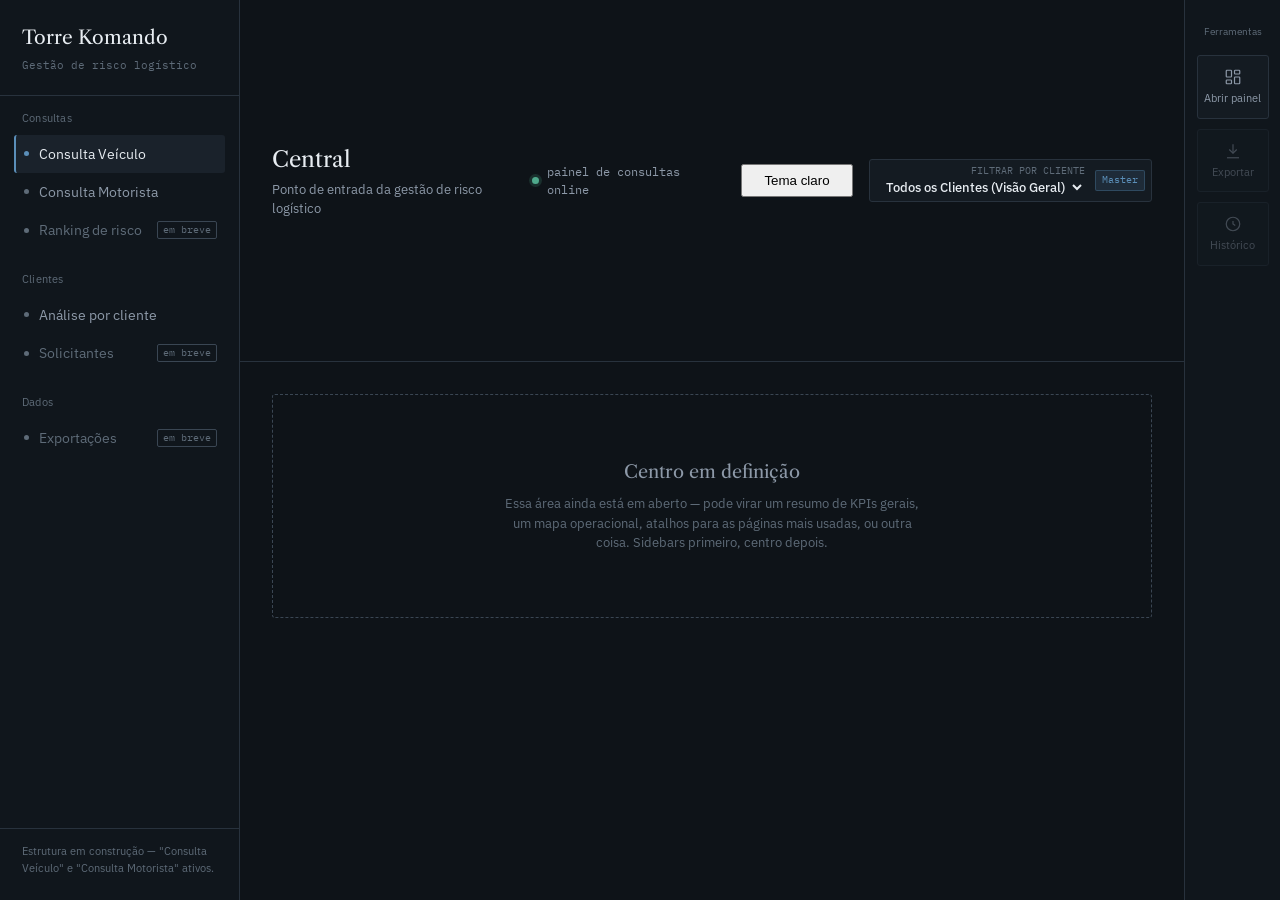
==== index.html @ 73668d57 "Atualiza dashboards e adiciona temas" ====
<!DOCTYPE html>
<html lang="pt-BR">
<head>
<meta charset="UTF-8">
<meta name="viewport" content="width=device-width, initial-scale=1.0">
<title>Torre Komando · Central</title>
<link rel="preconnect" href="https://fonts.googleapis.com">
<link rel="preconnect" href="https://fonts.gstatic.com" crossorigin>
<link href="https://fonts.googleapis.com/css2?family=Libre+Caslon+Text:ital,wght@0,400;0,700;1,400&family=IBM+Plex+Sans:wght@400;500;600&family=IBM+Plex+Mono:wght@400;500;600&display=swap" rel="stylesheet">
<style>
  :root{
    --bg:#0E1318;
    --panel:#141B22;
    --panel-alt:#1A222B;
    --sidebar:#10161C;
    --line:#28323D;
    --line-strong:#3A4653;
    --text:#E7ECF1;
    --text-muted:#8D99A8;
    --text-dim:#5E6B78;
    --accent:#5B8FB9;
    --apto:#4FA98C;
    --vencida:#D9A441;
    --critical:#C1473B;
    --radius:3px;
    --sidebar-w:240px;
    --toolsbar-w:96px;
  }
  html[data-theme="light"]{
    --bg:#F4F1EA;
    --panel:#FFFDF8;
    --panel-alt:#EAE5DB;
    --sidebar:#E5DED1;
    --line:#D2C8B9;
    --line-strong:#B5A895;
    --text:#20262B;
    --text-muted:#59636A;
    --text-dim:#7A746A;
    --accent:#2F6F8F;
    --apto:#247A65;
    --vencida:#A86D12;
    --critical:#A63D35;
  }
  *{box-sizing:border-box;}
  html,body{margin:0;padding:0;height:100%;}
  body{
    background:var(--bg);
    color:var(--text);
    font-family:'IBM Plex Sans', sans-serif;
    font-size:14px;
    line-height:1.5;
    -webkit-font-smoothing:antialiased;
  }
  h1,h2,h3{ font-family:'Libre Caslon Text', serif; font-weight:400; margin:0; }
  .mono{font-family:'IBM Plex Mono', monospace;}
  a{color:inherit; text-decoration:none;}
  .theme-toggle{min-width:112px; padding:7px 10px;}

  /* ---------- Shell: 3 colunas ---------- */
  .app-shell{
    display:grid;
    grid-template-columns:var(--sidebar-w) 1fr var(--toolsbar-w);
    min-height:100vh;
  }

  /* ---------- Sidebar esquerda: navegação ---------- */
  .nav-sidebar{
    grid-row:1 / 3;
    background:var(--sidebar);
    border-right:1px solid var(--line);
    padding:24px 0 24px;
    display:flex;
    flex-direction:column;
  }
  .brand{
    padding:0 22px 22px;
    margin-bottom:14px;
    border-bottom:1px solid var(--line);
  }
  .brand .mark{
    font-family:'Libre Caslon Text', serif;
    font-size:19px;
    color:var(--text);
  }
  .brand .sub{
    margin-top:4px;
    font-size:11px;
    color:var(--text-dim);
    font-family:'IBM Plex Mono', monospace;
  }
  .nav-group{ padding:0 14px; margin-bottom:22px; }
  .nav-group-label{
    font-size:11px;
    color:var(--text-dim);
    padding:0 8px 8px;
    letter-spacing:.2px;
  }
  .nav-item{
    display:flex;
    align-items:center;
    gap:10px;
    padding:9px 8px;
    border-radius:var(--radius);
    font-size:13.5px;
    color:var(--text-muted);
    cursor:pointer;
    border-left:2px solid transparent;
  }
  .nav-item .dot{
    width:5px; height:5px; border-radius:50%;
    background:var(--text-dim);
    flex-shrink:0;
  }
  .nav-item.active{
    background:var(--panel-alt);
    color:var(--text);
    border-left:2px solid var(--accent);
  }
  .nav-item.active .dot{ background:var(--accent); }
  .nav-item:hover:not(.disabled){ background:var(--panel-alt); color:var(--text); }
  .nav-item.disabled{
    color:var(--text-dim);
    cursor:default;
  }
  .nav-item.disabled .tag-soon{
    margin-left:auto;
    font-family:'IBM Plex Mono', monospace;
    font-size:9.5px;
    color:var(--text-dim);
    border:1px solid var(--line-strong);
    border-radius:2px;
    padding:1px 5px;
  }
  .nav-footer{
    margin-top:auto;
    padding:14px 22px 0;
    border-top:1px solid var(--line);
    font-size:11px;
    color:var(--text-dim);
  }

  /* ---------- Topbar & Área do Cliente ---------- */
  .topbar{
    grid-column:2 / 3;
    display:flex;
    justify-content:space-between;
    align-items:center;
    padding:18px 32px;
    border-bottom:1px solid var(--line);
  }
  .topbar .context h1{ font-size:22px; }
  .topbar .context p{ margin:4px 0 0; font-size:12.5px; color:var(--text-muted); }
  
  .topbar-right{
    display:flex;
    align-items:center;
    gap:16px;
  }
  .topbar .status{
    display:flex;
    align-items:center;
    gap:8px;
    font-size:12px;
    color:var(--text-muted);
    font-family:'IBM Plex Mono', monospace;
  }
  .status .led{
    width:7px; height:7px; border-radius:50%;
    background:var(--apto);
    box-shadow:0 0 0 3px rgba(79,169,140,0.18);
  }

  /* Dropdown e Card da Área do Cliente */
  .client-area{
    display:flex;
    align-items:center;
    gap:10px;
    background:var(--panel);
    border:1px solid var(--line);
    padding:4px 6px 4px 12px;
    border-radius:var(--radius);
  }
  .client-info{
    display:flex;
    flex-direction:column;
    align-items:flex-end;
  }
  .client-label{
    font-size:9.5px;
    font-family:'IBM Plex Mono', monospace;
    color:var(--text-dim);
    text-transform:uppercase;
  }
  .client-select{
    background:transparent;
    border:none;
    color:var(--text);
    font-family:'IBM Plex Sans', sans-serif;
    font-size:13px;
    font-weight:500;
    cursor:pointer;
    outline:none;
    padding-right:4px;
  }
  .client-select option{
    background:var(--panel-alt);
    color:var(--text);
  }
  .client-badge{
    font-size:9.5px;
    font-family:'IBM Plex Mono', monospace;
    background:rgba(91,143,185,0.15);
    color:var(--accent);
    border:1px solid rgba(91,143,185,0.3);
    padding:2px 6px;
    border-radius:2px;
  }

  /* ---------- Centro (em definição) ---------- */
  .center{
    grid-column:2 / 3;
    padding:32px;
  }
  .center-placeholder{
    border:1px dashed var(--line-strong);
    border-radius:var(--radius);
    padding:64px 32px;
    text-align:center;
    color:var(--text-dim);
  }
  .center-placeholder h2{
    font-size:18px;
    color:var(--text-muted);
    margin-bottom:8px;
  }
  .center-placeholder p{
    font-size:13px;
    max-width:420px;
    margin:0 auto;
  }

  /* ---------- Sidebar direita: ferramentas ---------- */
  .tools-sidebar{
    grid-column:3 / 4;
    grid-row:1 / 3;
    background:var(--sidebar);
    border-left:1px solid var(--line);
    padding:24px 12px;
    display:flex;
    flex-direction:column;
    align-items:center;
    gap:10px;
  }
  .tools-label{
    font-size:10px;
    color:var(--text-dim);
    margin-bottom:6px;
    text-align:center;
  }
  .tool-btn{
    width:72px;
    display:flex;
    flex-direction:column;
    align-items:center;
    gap:6px;
    padding:12px 6px;
    border-radius:var(--radius);
    border:1px solid var(--line);
    background:var(--panel);
    color:var(--text-muted);
    font-size:10.5px;
    text-align:center;
    cursor:pointer;
    line-height:1.3;
  }
  .tool-btn svg{ width:18px; height:18px; stroke:var(--text-muted); }
  .tool-btn:hover{ border-color:var(--accent); color:var(--text); }
  .tool-btn:hover svg{ stroke:var(--accent); }
  .tool-btn.disabled{ opacity:.4; cursor:default; }
  .tool-btn.disabled:hover{ border-color:var(--line); color:var(--text-muted); }
  .tool-btn.disabled:hover svg{ stroke:var(--text-muted); }

  /* ---------- Responsivo ---------- */
  @media (max-width:980px){
    .app-shell{ grid-template-columns:1fr; }
    .nav-sidebar{
      grid-row:2; border-right:none; border-bottom:1px solid var(--line);
      flex-direction:row; flex-wrap:wrap; padding:14px;
    }
    .brand, .nav-footer{ display:none; }
    .nav-group{ margin-bottom:0; }
    .topbar{ grid-column:1; flex-direction:column; align-items:flex-start; gap:12px; }
    .center{ grid-column:1; }
    .tools-sidebar{
      grid-column:1; grid-row:3; flex-direction:row; border-left:none; border-top:1px solid var(--line);
      overflow-x:auto;
    }
  }
</style>
</head>
<body>

<div class="app-shell">

  <nav class="nav-sidebar">
    <div class="brand">
      <div class="mark">Torre Komando</div>
      <div class="sub">Gestão de risco logístico</div>
    </div>

    <div class="nav-group">
      <div class="nav-group-label">Consultas</div>
      <!-- Consulta Veículo -->
      <a class="nav-item active" href="analise_veiculo.html">
        <span class="dot"></span> Consulta Veículo
      </a>
      <!-- Consulta Motorista -->
      <a class="nav-item" href="analise_motorista.html">
        <span class="dot"></span> Consulta Motorista
      </a>
      <div class="nav-item disabled">
        <span class="dot"></span> Ranking de risco <span class="tag-soon">em breve</span>
      </div>
    </div>

    <div class="nav-group">
      <div class="nav-group-label">Clientes</div>
      <a class="nav-item" href="analise_cliente.html">
        <span class="dot"></span> Análise por cliente
      </a>
      <div class="nav-item disabled">
        <span class="dot"></span> Solicitantes <span class="tag-soon">em breve</span>
      </div>
    </div>

    <div class="nav-group">
      <div class="nav-group-label">Dados</div>
      <div class="nav-item disabled">
        <span class="dot"></span> Exportações <span class="tag-soon">em breve</span>
      </div>
    </div>

    <div class="nav-footer">
      Estrutura em construção — "Consulta Veículo" e "Consulta Motorista" ativos.
    </div>
  </nav>

  <header class="topbar">
    <div class="context">
      <h1>Central</h1>
      <p>Ponto de entrada da gestão de risco logístico</p>
    </div>

    <div class="topbar-right">
      <div class="status">
        <span class="led"></span> painel de consultas online
      </div>

      <button class="theme-toggle" id="theme-toggle" type="button" aria-label="Alternar tema">Tema claro</button>

      <!-- Área do Cliente (Filtro por perfil) -->
      <div class="client-area">
        <div class="client-info">
          <span class="client-label">Filtrar por Cliente</span>
          <select class="client-select" id="clientSelect" onchange="updateClientBadge(this)">
            <option value="all" data-role="Master">Todos os Clientes (Visão Geral)</option>
            <option value="log-br" data-role="Cliente">Logística Brasil S/A</option>
            <option value="trans-express" data-role="Cliente">TransExpress Cargas</option>
            <option value="vallee-log" data-role="Cliente">Vallée Logística</option>
          </select>
        </div>
        <span class="client-badge" id="roleBadge">Master</span>
      </div>
    </div>
  </header>

  <main class="center">
    <div class="center-placeholder">
      <h2>Centro em definição</h2>
      <p>Essa área ainda está em aberto — pode virar um resumo de KPIs gerais, um mapa operacional, atalhos para as páginas mais usadas, ou outra coisa. Sidebars primeiro, centro depois.</p>
    </div>
  </main>

  <aside class="tools-sidebar">
    <div class="tools-label">Ferramentas</div>
    <a class="tool-btn" href="analise_veiculo.html">
      <svg viewBox="0 0 24 24" fill="none" stroke-width="1.6"><rect x="3" y="3" width="7" height="9" rx="1"/><rect x="14" y="3" width="7" height="5" rx="1"/><rect x="14" y="12" width="7" height="9" rx="1"/><rect x="3" y="16" width="7" height="5" rx="1"/></svg>
      Abrir painel
    </a>
    <div class="tool-btn disabled">
      <svg viewBox="0 0 24 24" fill="none" stroke-width="1.6"><path d="M12 3v12"/><path d="M7 10l5 5 5-5"/><path d="M4 21h16"/></svg>
      Exportar
    </div>
    <div class="tool-btn disabled">
      <svg viewBox="0 0 24 24" fill="none" stroke-width="1.6"><circle cx="12" cy="12" r="9"/><path d="M12 8v4l3 2"/></svg>
      Histórico
    </div>
  </aside>

</div>

<script>
  const themeToggle = document.getElementById('theme-toggle');
  const savedTheme = localStorage.getItem('torre-theme') || 'dark';
  document.documentElement.dataset.theme = savedTheme;
  function updateThemeButton(){ themeToggle.textContent = document.documentElement.dataset.theme === 'dark' ? 'Tema claro' : 'Tema escuro'; }
  themeToggle.addEventListener('click', () => {
    document.documentElement.dataset.theme = document.documentElement.dataset.theme === 'dark' ? 'light' : 'dark';
    localStorage.setItem('torre-theme', document.documentElement.dataset.theme);
    updateThemeButton();
  });
  updateThemeButton();

  function updateClientBadge(select) {
    const selectedOption = select.options[select.selectedIndex];
    const role = selectedOption.getAttribute('data-role');
    const badge = document.getElementById('roleBadge');
    
    badge.textContent = role;
    if (role === 'Master') {
      badge.style.background = 'rgba(91,143,185,0.15)';
      badge.style.color = 'var(--accent)';
      badge.style.borderColor = 'rgba(91,143,185,0.3)';
    } else {
      badge.style.background = 'rgba(79,169,140,0.15)';
      badge.style.color = 'var(--apto)';
      badge.style.borderColor = 'rgba(79,169,140,0.3)';
    }
  }
</script>

</body>
</html>
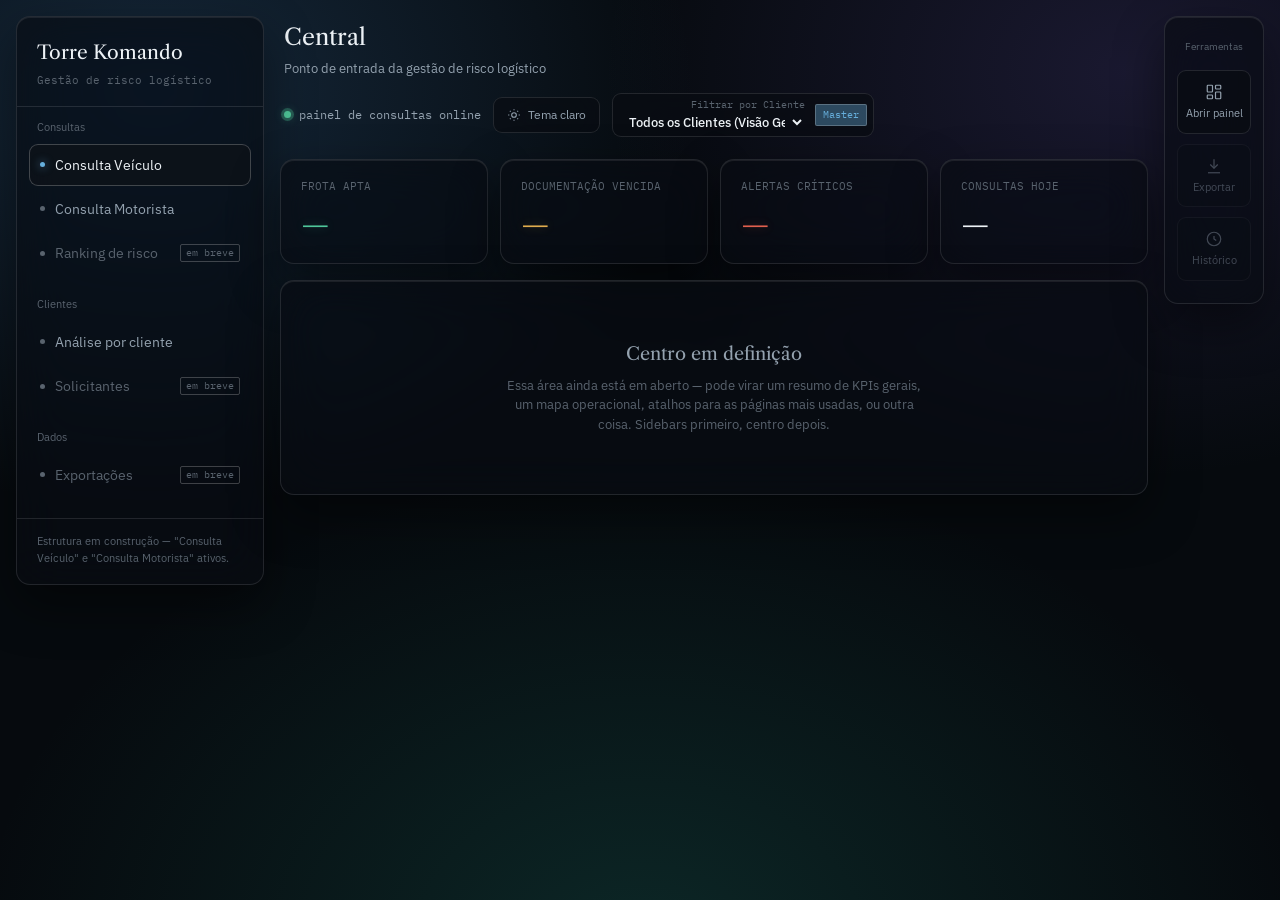
==== commit ffa831b5: "up" ====
--- a/index.html
+++ b/index.html
@@ -9,312 +9,367 @@
 <link href="https://fonts.googleapis.com/css2?family=Libre+Caslon+Text:ital,wght@0,400;0,700;1,400&family=IBM+Plex+Sans:wght@400;500;600&family=IBM+Plex+Mono:wght@400;500;600&display=swap" rel="stylesheet">
 <style>
   :root{
-    --bg:#0E1318;
-    --panel:#141B22;
-    --panel-alt:#1A222B;
-    --sidebar:#10161C;
-    --line:#28323D;
-    --line-strong:#3A4653;
-    --text:#E7ECF1;
-    --text-muted:#8D99A8;
-    --text-dim:#5E6B78;
-    --accent:#5B8FB9;
-    --apto:#4FA98C;
-    --vencida:#D9A441;
-    --critical:#C1473B;
-    --radius:3px;
-    --sidebar-w:240px;
-    --toolsbar-w:96px;
-  }
+    --mesh-a: rgba(52,102,150,0.32);
+    --mesh-b: rgba(31,130,115,0.24);
+    --mesh-c: rgba(96,76,168,0.22);
+    --bg-deep:#060a0e;
+
+    --text:#EDF2F6;
+    --text-muted:#94A2AF;
+    --text-dim:#59636E;
+
+    --glass-fill: rgba(9,13,18,0.68);
+    --glass-fill-strong: rgba(14,19,25,0.82);
+    --glass-border: rgba(255,255,255,0.11);
+    --glass-border-strong: rgba(255,255,255,0.22);
+    --glass-shadow: 0 20px 50px rgba(0,0,0,0.45);
+    --glass-top: rgba(255,255,255,0.08);
+
+    --accent:#66AEDB;
+    --accent-glow: rgba(102,174,219,0.38);
+    --apto:#4FC79A;
+    --apto-glow: rgba(79,199,154,0.32);
+    --vencida:#E0AC4E;
+    --vencida-glow: rgba(224,172,78,0.3);
+    --critical:#E1604E;
+    --critical-glow: rgba(225,96,78,0.32);
+
+    --radius:14px;
+    --radius-sm:9px;
+    --blur:24px;
+    --sidebar-w:248px;
+    --toolsbar-w:100px;
+    --ease:cubic-bezier(.4,0,.2,1);
+  }
+
   html[data-theme="light"]{
-    --bg:#F4F1EA;
-    --panel:#FFFDF8;
-    --panel-alt:#EAE5DB;
-    --sidebar:#E5DED1;
-    --line:#D2C8B9;
-    --line-strong:#B5A895;
-    --text:#20262B;
-    --text-muted:#59636A;
-    --text-dim:#7A746A;
-    --accent:#2F6F8F;
-    --apto:#247A65;
-    --vencida:#A86D12;
-    --critical:#A63D35;
-  }
+    --mesh-a: rgba(150,190,220,0.4);
+    --mesh-b: rgba(150,210,190,0.36);
+    --mesh-c: rgba(200,190,230,0.32);
+    --bg-deep:#EAEEF1;
+
+    --text:#1B2226;
+    --text-muted:#57636D;
+    --text-dim:#8B939A;
+
+    --glass-fill: rgba(255,255,255,0.82);
+    --glass-fill-strong: rgba(255,255,255,0.94);
+    --glass-border: rgba(20,30,45,0.11);
+    --glass-border-strong: rgba(20,30,45,0.2);
+    --glass-shadow: 0 16px 40px rgba(30,40,60,0.14);
+    --glass-top: rgba(255,255,255,0.95);
+
+    --accent:#2E76A8;
+    --accent-glow: rgba(46,118,168,0.22);
+    --apto:#1F8A6C;
+    --apto-glow: rgba(31,138,108,0.18);
+    --vencida:#A3730F;
+    --vencida-glow: rgba(163,115,15,0.18);
+    --critical:#B04231;
+    --critical-glow: rgba(176,66,49,0.18);
+  }
+
   *{box-sizing:border-box;}
-  html,body{margin:0;padding:0;height:100%;}
+  html,body{margin:0;padding:0;min-height:100%;}
   body{
-    background:var(--bg);
+    background-color:var(--bg-deep);
+    background-image:
+      radial-gradient(900px 700px at 12% 10%, var(--mesh-a), transparent 60%),
+      radial-gradient(900px 700px at 88% 8%, var(--mesh-c), transparent 58%),
+      radial-gradient(1100px 800px at 50% 105%, var(--mesh-b), transparent 60%);
+    background-attachment:fixed;
+    background-repeat:no-repeat;
+    animation:meshDrift 44s ease-in-out infinite alternate;
     color:var(--text);
     font-family:'IBM Plex Sans', sans-serif;
     font-size:14px;
     line-height:1.5;
     -webkit-font-smoothing:antialiased;
-  }
+    transition:background-color .25s var(--ease), color .25s var(--ease);
+  }
+  @keyframes meshDrift{
+    0%{ background-position:0% 0%, 100% 0%, 50% 100%; }
+    100%{ background-position:6% 8%, 94% 4%, 46% 96%; }
+  }
+  @media (prefers-reduced-motion:reduce){
+    *{ animation-duration:0.001ms !important; transition-duration:0.001ms !important; }
+  }
+
   h1,h2,h3{ font-family:'Libre Caslon Text', serif; font-weight:400; margin:0; }
   .mono{font-family:'IBM Plex Mono', monospace;}
   a{color:inherit; text-decoration:none;}
-  .theme-toggle{min-width:112px; padding:7px 10px;}
-
-  /* ---------- Shell: 3 colunas ---------- */
+  button, select{ font-family:inherit; }
+  ::selection{ background:var(--accent-glow); color:var(--text); }
+  :focus-visible{ outline:2px solid var(--accent); outline-offset:2px; border-radius:2px; }
+
+  /* ---------- Glass surface (shared language) ---------- */
+  .glass{
+    background:var(--glass-fill);
+    backdrop-filter:blur(var(--blur)) saturate(150%);
+    -webkit-backdrop-filter:blur(var(--blur)) saturate(150%);
+    border:1px solid var(--glass-border);
+    border-radius:var(--radius);
+    box-shadow:var(--glass-shadow), inset 0 1px 0 var(--glass-top);
+    position:relative;
+  }
+
+  /* ---------- Shell ---------- */
   .app-shell{
     display:grid;
     grid-template-columns:var(--sidebar-w) 1fr var(--toolsbar-w);
+    gap:16px;
     min-height:100vh;
-  }
-
-  /* ---------- Sidebar esquerda: navegação ---------- */
+    padding:16px;
+    align-items:start;
+  }
+
+  .nav-overlay{
+    display:none;
+    position:fixed;
+    inset:0;
+    background:rgba(3,6,9,0.55);
+    backdrop-filter:blur(4px);
+    -webkit-backdrop-filter:blur(4px);
+    z-index:40;
+    opacity:0;
+    pointer-events:none;
+    transition:opacity .25s var(--ease);
+  }
+  .nav-overlay.open{ opacity:1; pointer-events:auto; }
+
+  /* ---------- Nav sidebar ---------- */
   .nav-sidebar{
     grid-row:1 / 3;
-    background:var(--sidebar);
-    border-right:1px solid var(--line);
-    padding:24px 0 24px;
+    position:sticky;
+    top:16px;
+    max-height:calc(100vh - 32px);
+    overflow-y:auto;
+    padding:22px 0 18px;
     display:flex;
     flex-direction:column;
+    scrollbar-width:thin;
   }
   .brand{
-    padding:0 22px 22px;
-    margin-bottom:14px;
-    border-bottom:1px solid var(--line);
-  }
-  .brand .mark{
-    font-family:'Libre Caslon Text', serif;
-    font-size:19px;
-    color:var(--text);
-  }
-  .brand .sub{
-    margin-top:4px;
-    font-size:11px;
-    color:var(--text-dim);
-    font-family:'IBM Plex Mono', monospace;
-  }
-  .nav-group{ padding:0 14px; margin-bottom:22px; }
-  .nav-group-label{
-    font-size:11px;
-    color:var(--text-dim);
-    padding:0 8px 8px;
-    letter-spacing:.2px;
-  }
-  .nav-item{
     display:flex;
     align-items:center;
-    gap:10px;
-    padding:9px 8px;
-    border-radius:var(--radius);
-    font-size:13.5px;
-    color:var(--text-muted);
-    cursor:pointer;
-    border-left:2px solid transparent;
-  }
-  .nav-item .dot{
-    width:5px; height:5px; border-radius:50%;
-    background:var(--text-dim);
-    flex-shrink:0;
-  }
+    justify-content:space-between;
+    gap:12px;
+    padding:0 20px 18px;
+    margin-bottom:12px;
+    border-bottom:1px solid var(--glass-border);
+  }
+  .brand .mark{ font-family:'Libre Caslon Text', serif; font-size:19px; }
+  .brand .sub{ margin-top:4px; font-size:11px; color:var(--text-dim); font-family:'IBM Plex Mono', monospace; }
+
+  .nav-close{
+    display:none;
+    background:none; border:1px solid var(--glass-border); color:var(--text-muted);
+    width:30px; height:30px; border-radius:var(--radius-sm); cursor:pointer;
+    align-items:center; justify-content:center; flex-shrink:0;
+  }
+  .nav-close svg{ width:15px; height:15px; }
+
+  .nav-group{ padding:0 12px; margin-bottom:20px; }
+  .nav-group-label{ font-size:11px; color:var(--text-dim); padding:0 8px 8px; }
+  .nav-item{
+    display:flex; align-items:center; gap:10px;
+    padding:10px 10px; margin-bottom:2px;
+    border-radius:var(--radius-sm);
+    font-size:13.5px; color:var(--text-muted);
+    cursor:pointer; border:1px solid transparent;
+    transition:background .15s var(--ease), color .15s var(--ease), border-color .15s var(--ease);
+  }
+  .nav-item .dot{ width:5px; height:5px; border-radius:50%; background:var(--text-dim); flex-shrink:0; transition:background .15s var(--ease), box-shadow .15s var(--ease); }
   .nav-item.active{
-    background:var(--panel-alt);
+    background:var(--glass-fill-strong);
     color:var(--text);
-    border-left:2px solid var(--accent);
-  }
-  .nav-item.active .dot{ background:var(--accent); }
-  .nav-item:hover:not(.disabled){ background:var(--panel-alt); color:var(--text); }
-  .nav-item.disabled{
-    color:var(--text-dim);
-    cursor:default;
-  }
+    border-color:var(--glass-border-strong);
+  }
+  .nav-item.active .dot{ background:var(--accent); box-shadow:0 0 8px 1px var(--accent-glow); }
+  .nav-item:hover:not(.disabled){ background:var(--glass-fill-strong); color:var(--text); }
+  .nav-item:hover:not(.disabled) .dot{ background:var(--accent); }
+  .nav-item.disabled{ color:var(--text-dim); cursor:default; }
   .nav-item.disabled .tag-soon{
-    margin-left:auto;
-    font-family:'IBM Plex Mono', monospace;
-    font-size:9.5px;
-    color:var(--text-dim);
-    border:1px solid var(--line-strong);
-    border-radius:2px;
-    padding:1px 5px;
+    margin-left:auto; font-family:'IBM Plex Mono', monospace; font-size:9.5px;
+    color:var(--text-dim); border:1px solid var(--glass-border-strong);
+    border-radius:2px; padding:1px 5px;
   }
   .nav-footer{
-    margin-top:auto;
-    padding:14px 22px 0;
-    border-top:1px solid var(--line);
-    font-size:11px;
-    color:var(--text-dim);
-  }
-
-  /* ---------- Topbar & Área do Cliente ---------- */
+    margin-top:auto; padding:14px 20px 0;
+    border-top:1px solid var(--glass-border);
+    font-size:11px; color:var(--text-dim);
+  }
+
+  /* ---------- Center column ---------- */
+  .center-col{ display:flex; flex-direction:column; gap:16px; min-width:0; }
+
   .topbar{
-    grid-column:2 / 3;
-    display:flex;
-    justify-content:space-between;
-    align-items:center;
-    padding:18px 32px;
-    border-bottom:1px solid var(--line);
-  }
-  .topbar .context h1{ font-size:22px; }
+    display:flex; justify-content:space-between; align-items:center;
+    gap:16px; flex-wrap:wrap; padding:4px 4px 6px;
+  }
+  .topbar-left{ display:flex; align-items:center; gap:14px; min-width:0; }
+  .nav-toggle{
+    display:none; background:var(--glass-fill); border:1px solid var(--glass-border);
+    color:var(--text-muted); width:36px; height:36px; border-radius:var(--radius-sm);
+    cursor:pointer; align-items:center; justify-content:center; flex-shrink:0;
+    backdrop-filter:blur(var(--blur));
+  }
+  .nav-toggle svg{ width:17px; height:17px; }
+
+  .topbar .context h1{ font-size:23px; }
   .topbar .context p{ margin:4px 0 0; font-size:12.5px; color:var(--text-muted); }
-  
-  .topbar-right{
-    display:flex;
-    align-items:center;
-    gap:16px;
-  }
-  .topbar .status{
-    display:flex;
-    align-items:center;
-    gap:8px;
-    font-size:12px;
-    color:var(--text-muted);
-    font-family:'IBM Plex Mono', monospace;
+
+  .topbar-right{ display:flex; align-items:center; gap:12px; flex-wrap:wrap; }
+  .status{
+    display:flex; align-items:center; gap:8px; font-size:12px;
+    color:var(--text-muted); font-family:'IBM Plex Mono', monospace; white-space:nowrap;
   }
   .status .led{
-    width:7px; height:7px; border-radius:50%;
-    background:var(--apto);
-    box-shadow:0 0 0 3px rgba(79,169,140,0.18);
-  }
-
-  /* Dropdown e Card da Área do Cliente */
+    width:7px; height:7px; border-radius:50%; background:var(--apto);
+    box-shadow:0 0 0 3px var(--apto-glow), 0 0 10px 1px var(--apto-glow);
+  }
+
+  .theme-toggle{
+    min-width:40px; height:36px; padding:0 13px;
+    background:var(--glass-fill); border:1px solid var(--glass-border);
+    color:var(--text-muted); border-radius:var(--radius-sm); cursor:pointer;
+    font-size:12px; display:flex; align-items:center; gap:7px;
+    backdrop-filter:blur(var(--blur));
+    transition:border-color .15s var(--ease), color .15s var(--ease), background .15s var(--ease);
+  }
+  .theme-toggle:hover{ border-color:var(--glass-border-strong); color:var(--text); background:var(--glass-fill-strong); }
+  .theme-toggle svg{ width:14px; height:14px; flex-shrink:0; }
+
   .client-area{
-    display:flex;
-    align-items:center;
-    gap:10px;
-    background:var(--panel);
-    border:1px solid var(--line);
-    padding:4px 6px 4px 12px;
-    border-radius:var(--radius);
-  }
-  .client-info{
-    display:flex;
-    flex-direction:column;
-    align-items:flex-end;
-  }
-  .client-label{
-    font-size:9.5px;
-    font-family:'IBM Plex Mono', monospace;
-    color:var(--text-dim);
-    text-transform:uppercase;
-  }
+    display:flex; align-items:center; gap:10px;
+    background:var(--glass-fill); border:1px solid var(--glass-border);
+    padding:4px 6px 4px 12px; border-radius:var(--radius-sm);
+    backdrop-filter:blur(var(--blur));
+    min-width:0;
+  }
+  .client-info{ display:flex; flex-direction:column; align-items:flex-end; min-width:0; }
+  .client-label{ font-size:9.5px; font-family:'IBM Plex Mono', monospace; color:var(--text-dim); }
   .client-select{
-    background:transparent;
-    border:none;
-    color:var(--text);
-    font-family:'IBM Plex Sans', sans-serif;
-    font-size:13px;
-    font-weight:500;
-    cursor:pointer;
-    outline:none;
-    padding-right:4px;
-  }
-  .client-select option{
-    background:var(--panel-alt);
-    color:var(--text);
-  }
+    background:transparent; border:none; color:var(--text);
+    font-size:13px; font-weight:500; cursor:pointer; outline:none;
+    padding-right:4px; max-width:180px;
+  }
+  .client-select option{ background:#141A20; color:var(--text); }
+  html[data-theme="light"] .client-select option{ background:#F4F1EA; color:var(--text); }
   .client-badge{
-    font-size:9.5px;
-    font-family:'IBM Plex Mono', monospace;
-    background:rgba(91,143,185,0.15);
-    color:var(--accent);
-    border:1px solid rgba(91,143,185,0.3);
-    padding:2px 6px;
-    border-radius:2px;
-  }
-
-  /* ---------- Centro (em definição) ---------- */
-  .center{
-    grid-column:2 / 3;
-    padding:32px;
-  }
-  .center-placeholder{
-    border:1px dashed var(--line-strong);
-    border-radius:var(--radius);
-    padding:64px 32px;
-    text-align:center;
-    color:var(--text-dim);
-  }
-  .center-placeholder h2{
-    font-size:18px;
-    color:var(--text-muted);
-    margin-bottom:8px;
-  }
-  .center-placeholder p{
-    font-size:13px;
-    max-width:420px;
-    margin:0 auto;
-  }
-
-  /* ---------- Sidebar direita: ferramentas ---------- */
+    font-size:9.5px; font-family:'IBM Plex Mono', monospace;
+    background:var(--accent-glow); color:var(--accent);
+    border:1px solid var(--glass-border-strong);
+    padding:3px 7px; border-radius:2px; flex-shrink:0;
+    transition:background .15s var(--ease), color .15s var(--ease);
+  }
+
+  /* ---------- Center content ---------- */
+  .kpi-row{
+    display:grid;
+    grid-template-columns:repeat(auto-fit, minmax(160px, 1fr));
+    gap:12px;
+  }
+  .kpi{ padding:18px 20px; }
+  .kpi .kpi-label{ font-size:11px; color:var(--text-dim); font-family:'IBM Plex Mono', monospace; margin-bottom:10px; }
+  .kpi .kpi-value{ font-family:'Libre Caslon Text', serif; font-size:27px; }
+  .kpi .kpi-value.apto{ color:var(--apto); text-shadow:0 0 10px var(--apto-glow); }
+  .kpi .kpi-value.vencida{ color:var(--vencida); text-shadow:0 0 10px var(--vencida-glow); }
+  .kpi .kpi-value.critical{ color:var(--critical); text-shadow:0 0 10px var(--critical-glow); }
+
+  .center-placeholder{ padding:60px 32px; text-align:center; color:var(--text-dim); }
+  .center-placeholder h2{ font-size:18px; color:var(--text-muted); margin-bottom:8px; }
+  .center-placeholder p{ font-size:13px; max-width:420px; margin:0 auto; }
+
+  /* ---------- Tools sidebar ---------- */
   .tools-sidebar{
-    grid-column:3 / 4;
-    grid-row:1 / 3;
-    background:var(--sidebar);
-    border-left:1px solid var(--line);
-    padding:24px 12px;
-    display:flex;
-    flex-direction:column;
-    align-items:center;
-    gap:10px;
-  }
-  .tools-label{
-    font-size:10px;
-    color:var(--text-dim);
-    margin-bottom:6px;
-    text-align:center;
-  }
+    grid-column:3 / 4; grid-row:1 / 3;
+    position:sticky; top:16px; max-height:calc(100vh - 32px);
+    padding:22px 12px; display:flex; flex-direction:column;
+    align-items:center; gap:10px; overflow-y:auto;
+  }
+  .tools-label{ font-size:10px; color:var(--text-dim); margin-bottom:6px; text-align:center; }
   .tool-btn{
-    width:72px;
-    display:flex;
-    flex-direction:column;
-    align-items:center;
-    gap:6px;
-    padding:12px 6px;
-    border-radius:var(--radius);
-    border:1px solid var(--line);
-    background:var(--panel);
-    color:var(--text-muted);
-    font-size:10.5px;
-    text-align:center;
-    cursor:pointer;
-    line-height:1.3;
-  }
-  .tool-btn svg{ width:18px; height:18px; stroke:var(--text-muted); }
-  .tool-btn:hover{ border-color:var(--accent); color:var(--text); }
+    width:100%; display:flex; flex-direction:column; align-items:center; gap:6px;
+    padding:12px 6px; border-radius:var(--radius-sm);
+    border:1px solid var(--glass-border); background:var(--glass-fill);
+    color:var(--text-muted); font-size:10.5px; text-align:center; cursor:pointer; line-height:1.3;
+    transition:border-color .15s var(--ease), color .15s var(--ease), transform .15s var(--ease), background .15s var(--ease);
+  }
+  .tool-btn svg{ width:18px; height:18px; stroke:var(--text-muted); transition:stroke .15s var(--ease); }
+  .tool-btn:hover{ border-color:var(--glass-border-strong); color:var(--text); transform:translateY(-1px); background:var(--glass-fill-strong); }
   .tool-btn:hover svg{ stroke:var(--accent); }
   .tool-btn.disabled{ opacity:.4; cursor:default; }
-  .tool-btn.disabled:hover{ border-color:var(--line); color:var(--text-muted); }
+  .tool-btn.disabled:hover{ border-color:var(--glass-border); color:var(--text-muted); transform:none; background:var(--glass-fill); }
   .tool-btn.disabled:hover svg{ stroke:var(--text-muted); }
 
-  /* ---------- Responsivo ---------- */
-  @media (max-width:980px){
-    .app-shell{ grid-template-columns:1fr; }
+  /* ---------- Responsive ---------- */
+  @media (max-width:1080px){
+    :root{ --toolsbar-w:80px; }
+    .tool-btn span{ display:none; }
+    .tool-btn{ padding:10px 4px; }
+  }
+
+  @media (max-width:900px){
+    .app-shell{ grid-template-columns:1fr var(--toolsbar-w); }
     .nav-sidebar{
-      grid-row:2; border-right:none; border-bottom:1px solid var(--line);
-      flex-direction:row; flex-wrap:wrap; padding:14px;
+      position:fixed; top:16px; left:16px; bottom:16px;
+      width:min(280px, calc(82vw - 32px));
+      max-height:none;
+      z-index:50;
+      transform:translateX(calc(-100% - 32px));
+      transition:transform .3s var(--ease);
     }
-    .brand, .nav-footer{ display:none; }
-    .nav-group{ margin-bottom:0; }
-    .topbar{ grid-column:1; flex-direction:column; align-items:flex-start; gap:12px; }
-    .center{ grid-column:1; }
-    .tools-sidebar{
-      grid-column:1; grid-row:3; flex-direction:row; border-left:none; border-top:1px solid var(--line);
-      overflow-x:auto;
-    }
+    .nav-sidebar.open{ transform:translateX(0); }
+    .nav-close{ display:flex; }
+    .nav-overlay{ display:block; }
+    .nav-toggle{ display:flex; }
+    .center-col{ grid-column:1; }
+    .tools-sidebar{ grid-column:2; }
+  }
+
+  @media (max-width:640px){
+    :root{ --toolsbar-w:60px; --radius:11px; --blur:18px; }
+    .app-shell{ padding:12px; gap:10px; }
+    .nav-sidebar{ top:12px; left:12px; bottom:12px; }
+    .topbar{ padding:2px 2px 4px; }
+    .topbar-right{ width:100%; justify-content:space-between; }
+    .client-area{ flex:1; min-width:0; }
+    .client-info{ flex:1; min-width:0; }
+    .client-select{ max-width:none; width:100%; }
+    .theme-toggle span{ display:none; }
+    .theme-toggle{ min-width:36px; padding:0; justify-content:center; }
+    .status span:not(.led){ display:none; }
+    .center-placeholder{ padding:40px 18px; }
+    .tools-sidebar{ padding:16px 6px; gap:8px; top:12px; max-height:calc(100vh - 24px); }
+    .tools-label{ display:none; }
+    .tool-btn{ padding:9px 2px; font-size:9px; }
+    .tool-btn svg{ width:16px; height:16px; }
   }
 </style>
 </head>
 <body>
 
+<div class="nav-overlay" id="navOverlay"></div>
+
 <div class="app-shell">
 
-  <nav class="nav-sidebar">
+  <nav class="nav-sidebar glass" id="navSidebar">
     <div class="brand">
-      <div class="mark">Torre Komando</div>
-      <div class="sub">Gestão de risco logístico</div>
+      <div>
+        <div class="mark">Torre Komando</div>
+        <div class="sub">Gestão de risco logístico</div>
+      </div>
+      <button class="nav-close" id="navClose" type="button" aria-label="Fechar menu">
+        <svg viewBox="0 0 24 24" fill="none" stroke="currentColor" stroke-width="1.8"><path d="M18 6 6 18M6 6l12 12"/></svg>
+      </button>
     </div>
 
     <div class="nav-group">
       <div class="nav-group-label">Consultas</div>
-      <!-- Consulta Veículo -->
       <a class="nav-item active" href="analise_veiculo.html">
         <span class="dot"></span> Consulta Veículo
       </a>
-      <!-- Consulta Motorista -->
       <a class="nav-item" href="analise_motorista.html">
         <span class="dot"></span> Consulta Motorista
       </a>
@@ -345,88 +400,136 @@
     </div>
   </nav>
 
-  <header class="topbar">
-    <div class="context">
-      <h1>Central</h1>
-      <p>Ponto de entrada da gestão de risco logístico</p>
-    </div>
-
-    <div class="topbar-right">
-      <div class="status">
-        <span class="led"></span> painel de consultas online
-      </div>
-
-      <button class="theme-toggle" id="theme-toggle" type="button" aria-label="Alternar tema">Tema claro</button>
-
-      <!-- Área do Cliente (Filtro por perfil) -->
-      <div class="client-area">
-        <div class="client-info">
-          <span class="client-label">Filtrar por Cliente</span>
-          <select class="client-select" id="clientSelect" onchange="updateClientBadge(this)">
-            <option value="all" data-role="Master">Todos os Clientes (Visão Geral)</option>
-            <option value="log-br" data-role="Cliente">Logística Brasil S/A</option>
-            <option value="trans-express" data-role="Cliente">TransExpress Cargas</option>
-            <option value="vallee-log" data-role="Cliente">Vallée Logística</option>
-          </select>
+  <div class="center-col">
+    <header class="topbar">
+      <div class="topbar-left">
+        <button class="nav-toggle" id="navToggle" type="button" aria-label="Abrir menu">
+          <svg viewBox="0 0 24 24" fill="none" stroke="currentColor" stroke-width="1.8"><path d="M4 6h16M4 12h16M4 18h16"/></svg>
+        </button>
+        <div class="context">
+          <h1>Central</h1>
+          <p>Ponto de entrada da gestão de risco logístico</p>
         </div>
-        <span class="client-badge" id="roleBadge">Master</span>
-      </div>
-    </div>
-  </header>
-
-  <main class="center">
-    <div class="center-placeholder">
+      </div>
+
+      <div class="topbar-right">
+        <div class="status">
+          <span class="led"></span> <span>painel de consultas online</span>
+        </div>
+
+        <button class="theme-toggle" id="theme-toggle" type="button" aria-label="Alternar tema">
+          <svg id="tt-icon" viewBox="0 0 24 24" fill="none" stroke="currentColor" stroke-width="1.8"></svg>
+          <span id="tt-label">Tema claro</span>
+        </button>
+
+        <div class="client-area">
+          <div class="client-info">
+            <span class="client-label">Filtrar por Cliente</span>
+            <select class="client-select" id="clientSelect" onchange="updateClientBadge(this)">
+              <option value="all" data-role="Master">Todos os Clientes (Visão Geral)</option>
+              <option value="log-br" data-role="Cliente">Logística Brasil S/A</option>
+              <option value="trans-express" data-role="Cliente">TransExpress Cargas</option>
+              <option value="vallee-log" data-role="Cliente">Vallée Logística</option>
+            </select>
+          </div>
+          <span class="client-badge" id="roleBadge">Master</span>
+        </div>
+      </div>
+    </header>
+
+    <main class="kpi-row">
+      <div class="kpi glass">
+        <div class="kpi-label">FROTA APTA</div>
+        <div class="kpi-value apto">—</div>
+      </div>
+      <div class="kpi glass">
+        <div class="kpi-label">DOCUMENTAÇÃO VENCIDA</div>
+        <div class="kpi-value vencida">—</div>
+      </div>
+      <div class="kpi glass">
+        <div class="kpi-label">ALERTAS CRÍTICOS</div>
+        <div class="kpi-value critical">—</div>
+      </div>
+      <div class="kpi glass">
+        <div class="kpi-label">CONSULTAS HOJE</div>
+        <div class="kpi-value">—</div>
+      </div>
+    </main>
+
+    <div class="center-placeholder glass">
       <h2>Centro em definição</h2>
       <p>Essa área ainda está em aberto — pode virar um resumo de KPIs gerais, um mapa operacional, atalhos para as páginas mais usadas, ou outra coisa. Sidebars primeiro, centro depois.</p>
     </div>
-  </main>
-
-  <aside class="tools-sidebar">
+  </div>
+
+  <aside class="tools-sidebar glass">
     <div class="tools-label">Ferramentas</div>
     <a class="tool-btn" href="analise_veiculo.html">
       <svg viewBox="0 0 24 24" fill="none" stroke-width="1.6"><rect x="3" y="3" width="7" height="9" rx="1"/><rect x="14" y="3" width="7" height="5" rx="1"/><rect x="14" y="12" width="7" height="9" rx="1"/><rect x="3" y="16" width="7" height="5" rx="1"/></svg>
-      Abrir painel
+      <span>Abrir painel</span>
     </a>
     <div class="tool-btn disabled">
       <svg viewBox="0 0 24 24" fill="none" stroke-width="1.6"><path d="M12 3v12"/><path d="M7 10l5 5 5-5"/><path d="M4 21h16"/></svg>
-      Exportar
+      <span>Exportar</span>
     </div>
     <div class="tool-btn disabled">
       <svg viewBox="0 0 24 24" fill="none" stroke-width="1.6"><circle cx="12" cy="12" r="9"/><path d="M12 8v4l3 2"/></svg>
-      Histórico
+      <span>Histórico</span>
     </div>
   </aside>
 
 </div>
 
 <script>
+  // Tema
   const themeToggle = document.getElementById('theme-toggle');
-  const savedTheme = localStorage.getItem('torre-theme') || 'dark';
+  const ttIcon = document.getElementById('tt-icon');
+  const ttLabel = document.getElementById('tt-label');
+  const sunPath = '<circle cx="12" cy="12" r="4"/><path d="M12 2v2M12 20v2M4.9 4.9l1.4 1.4M17.7 17.7l1.4 1.4M2 12h2M20 12h2M4.9 19.1l1.4-1.4M17.7 6.3l1.4-1.4"/>';
+  const moonPath = '<path d="M20 14.5A8.5 8.5 0 1 1 9.5 4a7 7 0 0 0 10.5 10.5Z"/>';
+
+  let savedTheme = 'dark';
+  try { savedTheme = localStorage.getItem('torre-theme') || 'dark'; } catch(e) {}
   document.documentElement.dataset.theme = savedTheme;
-  function updateThemeButton(){ themeToggle.textContent = document.documentElement.dataset.theme === 'dark' ? 'Tema claro' : 'Tema escuro'; }
+
+  function updateThemeButton(){
+    const isDark = document.documentElement.dataset.theme === 'dark';
+    ttLabel.textContent = isDark ? 'Tema claro' : 'Tema escuro';
+    ttIcon.innerHTML = isDark ? sunPath : moonPath;
+  }
   themeToggle.addEventListener('click', () => {
     document.documentElement.dataset.theme = document.documentElement.dataset.theme === 'dark' ? 'light' : 'dark';
-    localStorage.setItem('torre-theme', document.documentElement.dataset.theme);
+    try { localStorage.setItem('torre-theme', document.documentElement.dataset.theme); } catch(e) {}
     updateThemeButton();
   });
   updateThemeButton();
 
+  // Filtro de cliente
   function updateClientBadge(select) {
     const selectedOption = select.options[select.selectedIndex];
     const role = selectedOption.getAttribute('data-role');
     const badge = document.getElementById('roleBadge');
-    
     badge.textContent = role;
     if (role === 'Master') {
-      badge.style.background = 'rgba(91,143,185,0.15)';
+      badge.style.background = 'var(--accent-glow)';
       badge.style.color = 'var(--accent)';
-      badge.style.borderColor = 'rgba(91,143,185,0.3)';
     } else {
-      badge.style.background = 'rgba(79,169,140,0.15)';
+      badge.style.background = 'var(--apto-glow)';
       badge.style.color = 'var(--apto)';
-      badge.style.borderColor = 'rgba(79,169,140,0.3)';
     }
   }
+
+  // Menu mobile
+  const navSidebar = document.getElementById('navSidebar');
+  const navToggle = document.getElementById('navToggle');
+  const navClose = document.getElementById('navClose');
+  const navOverlay = document.getElementById('navOverlay');
+  function openNav(){ navSidebar.classList.add('open'); navOverlay.classList.add('open'); navToggle.setAttribute('aria-expanded','true'); }
+  function closeNav(){ navSidebar.classList.remove('open'); navOverlay.classList.remove('open'); navToggle.setAttribute('aria-expanded','false'); }
+  navToggle.addEventListener('click', openNav);
+  navClose.addEventListener('click', closeNav);
+  navOverlay.addEventListener('click', closeNav);
+  document.addEventListener('keydown', (e) => { if (e.key === 'Escape') closeNav(); });
 </script>
 
 </body>
